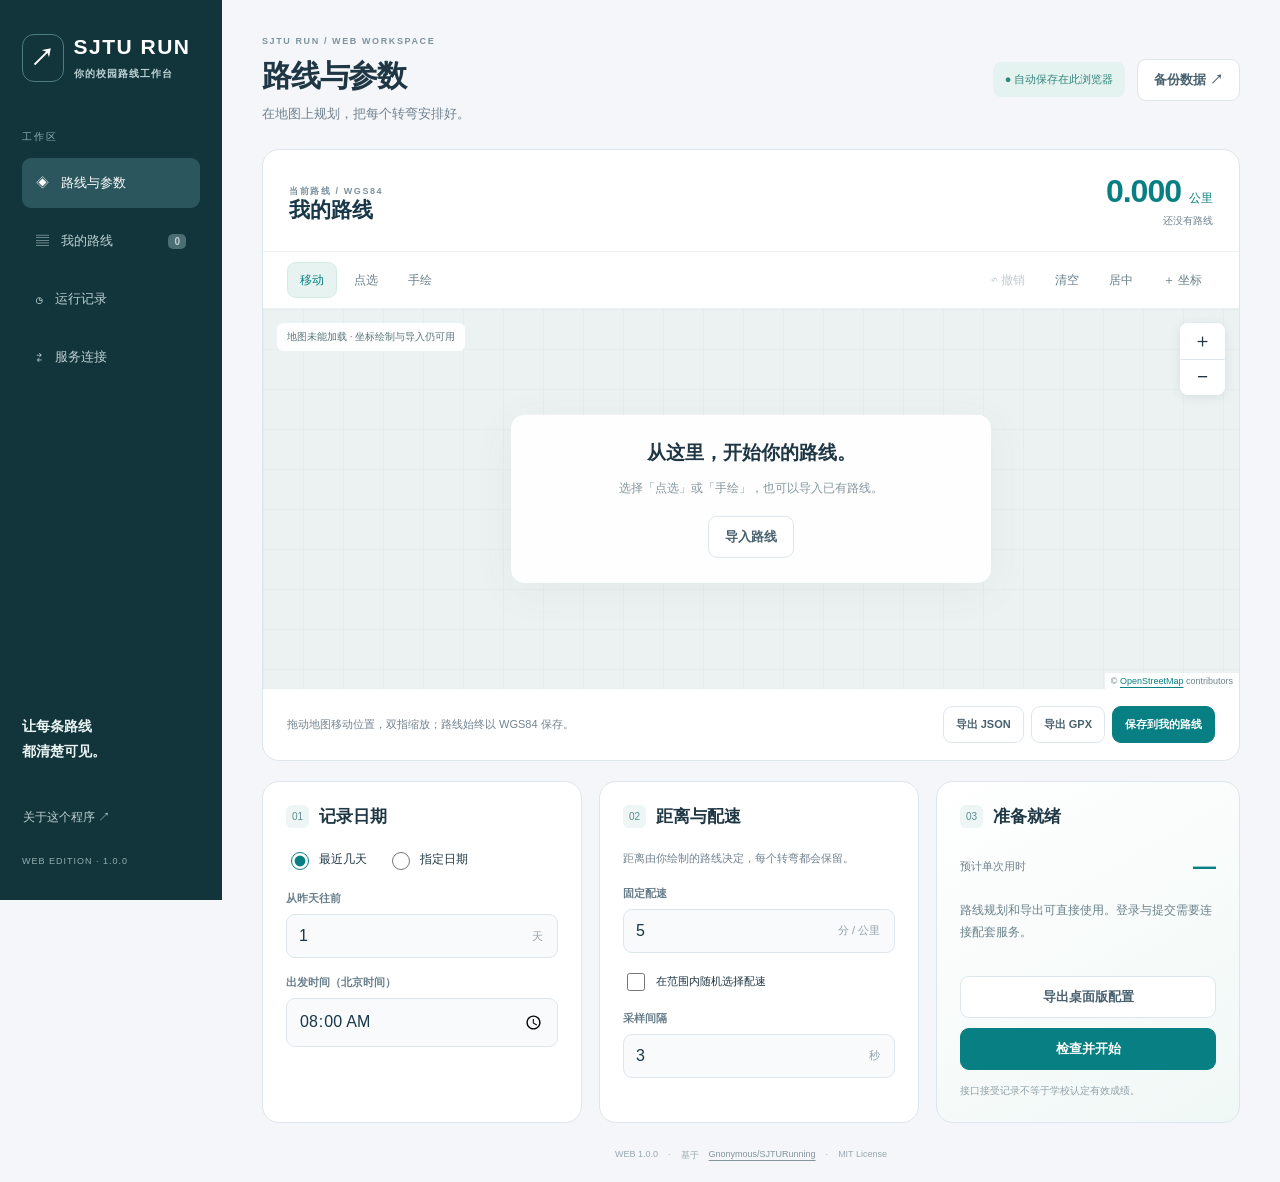
==== web/static/index.html @ c78fc17e "Add responsive SJTU RUN Web with Pages and optional Python service" ====
<!doctype html>
<html lang="zh-CN">
<head>
<meta charset="utf-8"><meta name="viewport" content="width=device-width, initial-scale=1, viewport-fit=cover">
<meta name="theme-color" content="#123a3c"><meta name="description" content="SJTU RUN Web：适配手机与电脑的路线工作台，绘制、管理和导出你的路线。">
<link rel="icon" href="./icon.svg" type="image/svg+xml"><link rel="manifest" href="./manifest.webmanifest"><link rel="stylesheet" href="./style.css">
<title>SJTU RUN · Web 路线工作台</title>
</head>
<body>
<aside class="sidebar"><a class="brand" href="#workspace"><span class="brand-mark">↗</span><span>SJTU RUN<small>你的校园路线工作台</small></span></a><div class="nav-caption">工作区</div><nav aria-label="工作区"><button data-page="workspace" class="active">◈ <span>路线与参数</span></button><button data-page="library">▤ <span>我的路线</span><b id="library-count">0</b></button><button data-page="records">◷ <span>运行记录</span></button><button data-page="connection">⇄ <span>服务连接</span></button></nav><div class="sidebar-bottom"><p>让每条路线<br>都清楚可见。</p><button id="about-open" class="text-button">关于这个程序 ↗</button><small>WEB EDITION · 1.0.0</small></div></aside>
<main>
<header><div><div class="eyebrow">SJTU RUN / WEB WORKSPACE</div><h1 id="page-title">路线与参数</h1><p id="page-description">在地图上规划，把每个转弯安排好。</p></div><div class="header-actions"><span class="status-pill" id="storage-status">● 自动保存在此浏览器</span><button id="backup-export" class="secondary">备份数据 ↗</button></div></header>
<section id="page-workspace" class="page active">
<div class="map-card"><div class="map-heading"><div><span class="eyebrow">当前路线 / WGS84</span><input id="route-name" aria-label="路线名称" maxlength="80" placeholder="给路线起个名字" value="我的路线"></div><div class="metric"><strong id="route-km">0.000</strong><span>公里</span><small id="route-points">还没有路线</small></div></div>
<div class="map-toolbar"><div class="tool-group" role="group" aria-label="绘制模式"><button data-tool="pan" class="selected">移动</button><button data-tool="click">点选</button><button data-tool="draw">手绘</button></div><div class="tool-group"><button id="undo" title="撤销上一笔">↶ 撤销</button><button id="clear-route">清空</button><button id="fit-route">居中</button><button id="coordinate-open">＋ 坐标</button></div></div>
<div id="map" class="map" aria-label="路线地图"><canvas id="map-canvas" tabindex="0" aria-label="地图画布，点选或手绘模式可绘制路线"></canvas><div class="map-state" id="map-state">地图加载中…</div><div class="zoom-controls"><button id="zoom-in" aria-label="放大地图">＋</button><button id="zoom-out" aria-label="缩小地图">−</button></div><div class="empty-map" id="empty-map"><strong>从这里，开始你的路线。</strong><span>选择「点选」或「手绘」，也可以导入已有路线。</span><button id="route-import" class="secondary">导入路线</button></div><div class="map-attribution">© <a href="https://www.openstreetmap.org/copyright" target="_blank" rel="noopener noreferrer">OpenStreetMap</a> contributors</div></div>
<div class="map-footer"><span id="map-hint">拖动地图移动位置，双指缩放；路线始终以 WGS84 保存。</span><div><button id="route-export" class="secondary">导出 JSON</button><button id="gpx-export" class="secondary">导出 GPX</button><button id="route-save" class="primary">保存到我的路线</button></div></div></div>
<div class="settings-grid"><article class="card"><div class="card-heading"><span class="card-number">01</span><h2>记录日期</h2></div><div class="radio-row"><label><input type="radio" name="date-mode" value="days" checked>最近几天</label><label><input type="radio" name="date-mode" value="dates">指定日期</label></div><div id="days-field" class="field"><label for="days">从昨天往前</label><div class="input-unit"><input id="days" type="number" min="1" max="31" step="1" value="1"><span>天</span></div></div><div id="dates-field" class="field" hidden><label for="dates">日期列表</label><textarea id="dates" placeholder="2026-10-10, 2026-10-11" rows="2"></textarea><small>用逗号或换行分隔，最多 31 个日期。</small></div><div class="field"><label for="departure-time">出发时间（北京时间）</label><input id="departure-time" type="time" value="08:00"></div></article>
<article class="card"><div class="card-heading"><span class="card-number">02</span><h2>距离与配速</h2></div><p class="field-note">距离由你绘制的路线决定，每个转弯都会保留。</p><div class="field"><label for="pace">固定配速</label><div class="input-unit"><input id="pace" type="number" min="3" max="9" step="0.1" value="5.0"><span>分 / 公里</span></div></div><label class="check-row"><input id="random-pace" type="checkbox">在范围内随机选择配速</label><div class="range-row" id="pace-range" hidden><label>最小<input id="pace-min" type="number" min="3" max="9" step="0.1" value="4.5"></label><label>最大<input id="pace-max" type="number" min="3" max="9" step="0.1" value="6.0"></label></div><div class="field"><label for="interval">采样间隔</label><div class="input-unit"><input id="interval" type="number" min="1" max="60" step="1" value="3"><span>秒</span></div></div></article>
<article class="card next-card"><div class="card-heading"><span class="card-number">03</span><h2>准备就绪</h2></div><div class="duration"><span>预计单次用时</span><strong id="duration">—</strong></div><p id="service-hint">路线规划和导出可直接使用。登录与提交需要连接配套服务。</p><button id="plan-export" class="secondary full">导出桌面版配置</button><button id="run-open" class="primary full">检查并开始</button><small>接口接受记录不等于学校认定有效成绩。</small></article></div>
</section>
<section id="page-library" class="page"><div class="section-actions"><p>保存在当前浏览器；导出备份可带到另一台设备。</p><button id="library-import" class="primary">导入路线</button></div><div id="route-list" class="route-list"></div></section>
<section id="page-records" class="page"><article class="card"><div class="card-heading"><h2>运行记录</h2><button id="records-refresh" class="secondary">刷新</button></div><p class="field-note">连接同一个服务，可在不同设备查看服务内的运行记录。服务重启后记录清空。</p><div id="job-list"></div></article><article class="card log-card"><div class="card-heading"><h2>任务日志</h2><button id="job-cancel" class="danger" hidden>停止任务</button></div><progress id="job-progress" max="100" value="0"></progress><pre id="job-log" aria-live="polite">选择一条运行记录以查看详情。</pre></article></section>
<section id="page-connection" class="page"><div class="connection-grid"><article class="card"><div class="card-heading"><h2>连接你的服务</h2><span id="connection-state" class="status-pill">未连接</span></div><p class="field-note">GitHub Pages 提供路线工作台。账号登录与提交由你运行的配套服务处理。</p><div class="field"><label for="service-url">服务地址</label><input id="service-url" type="url" placeholder="https://your-server.example.com"></div><div class="field"><label for="service-token">服务访问密钥</label><input id="service-token" type="password" autocomplete="off" placeholder="由你的服务端配置"></div><p class="field-note">访问密钥和账号密码只保留在本次页面内存中，刷新后需重新填写。</p><div class="button-row"><button id="service-connect" class="primary">测试并连接</button><button id="service-disconnect" class="secondary">断开</button></div></article><article class="card"><h2>多端使用</h2><ol class="steps"><li>手机与电脑都可直接打开这个页面。</li><li>绘制路线，保存到路线库或导出 JSON / GPX。</li><li>通过「备份数据」在设备间迁移路线与参数。</li><li>如需登录与提交，按仓库文档部署 Python 服务，并配置 HTTPS 地址。</li></ol><a href="https://github.com/yichenbert/SJTURunning/blob/main/web/README.md" target="_blank" rel="noopener noreferrer" class="doc-link">查看 Web 版部署说明 ↗</a><button id="backup-import" class="secondary full">恢复数据备份</button><button id="install-app" class="secondary full" hidden>添加到主屏幕</button></article></div></section>
<footer>WEB 1.0.0 <span>·</span> 基于 <a href="https://github.com/Gnonymous/SJTURunning" target="_blank" rel="noopener noreferrer">Gnonymous/SJTURunning</a> <span>·</span> MIT License</footer>
</main>
<dialog id="coordinate-dialog"><form method="dialog"><div class="dialog-heading"><h2>添加坐标点</h2><button value="cancel" aria-label="关闭">×</button></div><p>请输入 WGS84 坐标，按顺序添加到当前路线。</p><div class="field"><label for="latitude">纬度</label><input id="latitude" type="number" step="any" min="-85" max="85" value="31.0285"></div><div class="field"><label for="longitude">经度</label><input id="longitude" type="number" step="any" min="-180" max="180" value="121.4445"></div><button id="coordinate-add" type="button" class="primary full">添加到路线</button></form></dialog>
<dialog id="confirm-dialog"><form method="dialog"><div class="dialog-heading"><h2>确认本次任务</h2><button value="cancel" aria-label="关闭">×</button></div><div id="run-summary" class="summary"></div><div class="field"><label for="username">Jaccount 用户名</label><input id="username" autocomplete="username"></div><div class="field"><label for="password">密码</label><input id="password" type="password" autocomplete="current-password"></div><p class="field-note">账号信息发送到你连接的服务，仅用于本次任务。请遵守学校相关规定。</p><button id="run-confirm" type="button" class="primary full">确认并开始</button></form></dialog>
<dialog id="about-dialog"><form method="dialog"><div class="dialog-heading"><h2>SJTU RUN · Web 1.0.0</h2><button value="cancel" aria-label="关闭">×</button></div><p>适配手机、平板和电脑的校园路线工作台。</p><p>原作者：<a href="https://github.com/Labyrinth0419">Labyrinth0419</a><br>二改优化：<a href="https://github.com/accelerator-s">accelerator-s</a><br>三改维护及参考仓库：<a href="https://github.com/Gnonymous/SJTURunning">Gnonymous/SJTURunning</a><br>本版整理与发布：<a href="https://github.com/yichenbert">yichenbert</a></p><p>MIT License · 保留原版权声明。</p><button class="primary full">关闭</button></form></dialog>
<input id="file-input" type="file" accept=".json,application/json" hidden><div id="toast" role="status" hidden></div>
<script type="module" src="./app.mjs"></script>
</body></html>
---- web/static/style.css ----
:root{font-family:Inter,-apple-system,BlinkMacSystemFont,"Segoe UI","PingFang SC","Microsoft YaHei",sans-serif;color:#1f3744;background:#f4f6f9;--teal:#087f82;--ink:#15353d;--muted:#71828f;--border:#dde6ec}*{box-sizing:border-box}body{margin:0}button,input,textarea{font:inherit}button,a,input,textarea{-webkit-tap-highlight-color:transparent}button{cursor:pointer;border:1px solid transparent;border-radius:9px;padding:11px 16px;background:none;color:inherit;font-size:13px;font-weight:600;min-height:42px}button:disabled{opacity:.4;cursor:not-allowed}button:focus-visible,a:focus-visible,canvas:focus-visible{outline:3px solid #d39c36;outline-offset:3px}input,textarea{width:100%;border:1px solid var(--border);border-radius:9px;background:#f8fafc;color:#183748;padding:12px;min-width:0}input:focus,textarea:focus{outline:2px solid #91d3d2;outline-offset:1px}input[type=checkbox],input[type=radio]{width:18px;height:18px;accent-color:var(--teal);padding:0}a{color:var(--teal);text-underline-offset:3px}h1,h2,p{margin-top:0}h1{font-size:30px;letter-spacing:-.04em;margin-bottom:8px}h2{font-size:17px;margin-bottom:0}.sidebar{width:222px;background:#12343b;color:#eaf4f3;position:fixed;top:0;bottom:0;padding:34px 22px;display:flex;flex-direction:column}.brand{display:flex;align-items:center;gap:10px;color:white;text-decoration:none;font-size:21px;font-weight:750;letter-spacing:1.5px}.brand-mark{border:1px solid #4e7d80;border-radius:12px;padding:7px;font-size:24px}.brand small{display:block;font-size:10px;letter-spacing:1px;margin-top:8px;color:#bdd3d6}.nav-caption{font-size:10px;color:#8daeb1;letter-spacing:2px;margin-top:48px;margin-bottom:14px}nav{display:grid;gap:8px}nav button{text-align:left;padding:15px 13px;color:#bcd0d2;font-weight:500;display:flex;gap:12px;align-items:center;position:relative}nav button.active{background:#2b565e;color:#fff}nav b{margin-left:auto;font-size:10px;background:#4b6e75;padding:2px 6px;border-radius:5px}.sidebar-bottom{margin-top:auto;display:grid;gap:18px}.sidebar-bottom p{font-size:14px;line-height:1.8;font-weight:600}.sidebar-bottom small{font-size:9px;letter-spacing:1px;color:#93b0b2}.text-button{padding:0;text-align:left;font-weight:400;color:#bcd0d2;font-size:12px}main{margin-left:222px;padding:36px 40px 20px;max-width:1700px}header{display:flex;justify-content:space-between;gap:20px;align-items:center;margin-bottom:26px}header p{font-size:13px;color:var(--muted);margin-bottom:0}.eyebrow{font-size:9px;font-weight:650;letter-spacing:1.6px;color:#7d939f;margin-bottom:10px}.header-actions{display:flex;align-items:center;gap:12px}.status-pill{display:inline-block;border-radius:8px;font-size:11px;font-weight:500;background:#e5f3f0;color:#32857c;padding:10px 12px;white-space:nowrap}.secondary{border-color:var(--border);background:#fff;color:#49616f}.primary{background:var(--teal);color:#fff;border-color:var(--teal)}.primary:hover{background:#006d71}.secondary:hover{border-color:#73b3b3;background:#f5faf9}.danger{color:#b94749;border-color:#eed6d6;background:#fff6f6}.page{display:none}.page.active{display:block}.map-card,.card{background:white;border:1px solid var(--border);border-radius:17px;overflow:hidden}.map-heading{display:flex;justify-content:space-between;align-items:center;padding:23px 26px;gap:20px}.map-heading input{padding:0;border:0;background:none;font-size:21px;font-weight:650;border-radius:0;max-width:420px}.map-heading input:focus{outline:0;border-bottom:1px solid #6ab9b8}.metric{display:grid;grid-template-columns:auto auto;align-items:baseline;column-gap:8px;text-align:right;flex-shrink:0}.metric strong{font-size:32px;letter-spacing:-1px;font-variant-numeric:tabular-nums;color:var(--teal)}.metric span{font-size:12px;color:var(--teal)}.metric small{grid-column:1/3;color:var(--muted);font-size:10px;margin-top:4px}.map-toolbar{padding:10px 24px;border-top:1px solid #edf1f4;border-bottom:1px solid #edf1f4;display:flex;justify-content:space-between;gap:12px}.tool-group{display:flex;gap:4px}.tool-group button{font-weight:500;color:#69818b;font-size:12px;min-height:36px;padding:7px 12px}.tool-group button.selected{color:var(--teal);background:#e6f3f0;border-color:#d3ebe4}.map{position:relative;height:380px;background-color:#ecf2f1;background-image:linear-gradient(#dce8e680 1px,transparent 1px),linear-gradient(90deg,#dce8e680 1px,transparent 1px);background-size:40px 40px;isolation:isolate;overflow:hidden}canvas{width:100%;height:100%;display:block;touch-action:none}.map-state{position:absolute;left:14px;top:14px;background:#ffffffed;color:#587579;font-size:10px;padding:7px 10px;border-radius:6px;max-width:70%;pointer-events:none}.zoom-controls{position:absolute;top:14px;right:14px;display:grid;box-shadow:0 2px 12px #12343b18;border-radius:8px;overflow:hidden}.zoom-controls button{background:white;border-radius:0;font-size:19px;font-weight:400;padding:2px 12px;min-height:36px}.zoom-controls button+button{border-top:1px solid var(--border)}.empty-map{position:absolute;left:50%;top:50%;transform:translate(-50%,-50%);width:90%;max-width:480px;background:#fffffff2;border:1px solid #fff;box-shadow:0 8px 40px #38595d10;padding:24px;display:flex;flex-direction:column;align-items:center;text-align:center;border-radius:13px;pointer-events:none}.empty-map strong{font-size:19px}.empty-map span{font-size:12px;color:#84979e;margin:12px 0 18px;line-height:1.7}.empty-map button{pointer-events:auto}.map-attribution{position:absolute;right:0;bottom:0;background:#ffffffe8;font-size:9px;color:#71858c;padding:3px 6px}.map-footer{display:flex;align-items:center;justify-content:space-between;padding:17px 24px;gap:14px}.map-footer>span{font-size:11px;color:var(--muted);line-height:1.7}.map-footer>div{display:flex;gap:7px;flex-shrink:0}.map-footer button{font-size:11px;padding:9px 12px;min-height:37px}.settings-grid{display:grid;grid-template-columns:1fr 1fr .95fr;gap:17px;margin-top:20px}.card{padding:23px}.card-heading{display:flex;align-items:center;gap:10px;margin-bottom:21px}.card-heading button,.card-heading .status-pill{margin-left:auto}.card-number{font-size:10px;background:#eef5f5;color:#5b8c8d;border-radius:6px;padding:6px}.radio-row,.check-row{display:flex;align-items:center;gap:20px;font-size:12px;margin-bottom:21px}.radio-row label{display:flex;gap:7px;align-items:center}.field{margin:17px 0}.field>label{display:block;font-size:11px;font-weight:600;color:#687e8b;margin-bottom:8px}.field small,.field-note{font-size:11px;color:var(--muted);line-height:1.8}.field small{display:block;margin-top:7px}.input-unit{display:flex;align-items:center;border:1px solid var(--border);border-radius:9px;background:#f8fafc;overflow:hidden}.input-unit input{border:0;background:none}.input-unit span{white-space:nowrap;font-size:11px;color:#91a0a9;padding-right:14px}.check-row{gap:8px;font-size:11px;margin:8px 0}.range-row{display:flex;gap:12px;margin-top:14px;font-size:10px;color:var(--muted)}.range-row input{margin-top:7px}.next-card{background:linear-gradient(150deg,#fff,#f0f8f6)}.duration{display:flex;justify-content:space-between;align-items:center;margin:25px 0 20px}.duration span{font-size:11px;color:var(--muted)}.duration strong{font-size:23px;color:var(--teal)}.next-card p{font-size:12px;color:#69818a;line-height:1.8;margin-bottom:23px}.full{width:100%;margin-top:10px}.next-card small{font-size:10px;color:#90a1a8;line-height:1.7;display:block;margin-top:12px}.section-actions{display:flex;justify-content:space-between;align-items:center;margin-bottom:18px;gap:15px}.section-actions p{font-size:12px;color:var(--muted);margin:0}.route-list{display:grid;grid-template-columns:repeat(auto-fill,minmax(260px,1fr));gap:18px}.route-item{background:white;border:1px solid var(--border);border-radius:14px;padding:20px}.route-item h2{overflow-wrap:anywhere;margin:15px 0 8px}.route-item svg{width:100%;height:100px;background:#f0f7f5;border-radius:8px}.route-item p{font-size:11px;color:var(--muted);line-height:1.8}.button-row{display:flex;gap:8px;flex-wrap:wrap}.button-row button{font-size:11px;padding:8px 12px}.empty-state{background:white;border:1px dashed #cad9df;border-radius:14px;padding:50px 25px;text-align:center;color:#82939c;grid-column:1/-1;font-size:13px;line-height:1.8}.connection-grid{display:grid;grid-template-columns:1.2fr 1fr;gap:20px;max-width:1000px}.steps{font-size:12px;color:#71848c;line-height:2.5;padding-left:19px;margin:21px 0}.doc-link{font-size:12px;display:block;margin:18px 0}.log-card{margin-top:20px}progress{width:100%;accent-color:var(--teal);height:6px}pre{white-space:pre-wrap;word-break:break-word;font-size:12px;line-height:1.9;color:#66808a;max-height:400px;overflow:auto}#job-list{display:grid;gap:9px}.job-row{display:flex;align-items:center;gap:14px;border:1px solid var(--border);border-radius:10px;padding:14px;text-align:left;width:100%;background:#fff}.job-row span{margin-left:auto;font-size:11px;color:var(--teal)}footer{margin:26px 0 0;display:flex;gap:10px;justify-content:center;flex-wrap:wrap;font-size:9px;color:#98a9b0}footer a{color:#81959b}dialog{border:1px solid #dce8e9;border-radius:18px;width:min(480px,calc(100% - 28px));padding:25px;color:var(--ink);box-shadow:0 20px 90px #17393c30}dialog::backdrop{background:#16374060;backdrop-filter:blur(3px)}.dialog-heading{display:flex;align-items:center;justify-content:space-between;margin-bottom:20px}.dialog-heading button{padding:4px 10px;font-size:23px;color:#84959a}dialog p{font-size:12px;line-height:2;color:#71848c}dialog .summary{padding:14px;background:#edf7f4;border-radius:10px;font-size:12px;line-height:2;white-space:pre-wrap}#toast{position:fixed;bottom:25px;left:calc(50% + 100px);transform:translateX(-50%);background:#123a3c;color:#fff;border-radius:10px;box-shadow:0 5px 24px #143b3c25;padding:13px 21px;z-index:100;font-size:12px;max-width:90vw;line-height:1.8}[hidden]{display:none!important}
@media(min-width:1450px){.map{height:470px}}@media(max-width:1150px){main{padding:28px 24px}.header-actions .status-pill{display:none}.map-footer{align-items:flex-start;flex-direction:column}.map-footer>div{align-self:flex-end}.settings-grid{grid-template-columns:1fr 1fr}.next-card{grid-column:1/-1}.next-card .full{width:auto;margin-right:10px}.connection-grid{grid-template-columns:1fr}.sidebar{width:200px}main{margin-left:200px}}
@media(max-width:720px){body{padding-bottom:76px}.sidebar{width:100%;height:auto;top:auto;bottom:0;padding:6px 8px max(8px,env(safe-area-inset-bottom));z-index:50;border-top:1px solid #2b5157;background:#12343bf7;backdrop-filter:blur(10px)}.sidebar .brand,.nav-caption,.sidebar-bottom{display:none}nav{display:grid;grid-template-columns:repeat(4,1fr);gap:3px}nav button{font-size:18px;justify-content:center;flex-direction:column;gap:5px;padding:7px 1px;border-radius:8px;min-height:53px}nav button span{font-size:10px}nav b{display:none}main{margin:0;padding:24px 14px 14px}header{gap:10px;align-items:flex-start;margin-bottom:23px}.eyebrow{font-size:8px;letter-spacing:1.1px}h1{font-size:26px}header p{font-size:11px;line-height:1.7}.header-actions button{font-size:10px;padding:7px 10px;min-height:35px}.map-card,.card{border-radius:13px}.map-heading{padding:18px 16px;gap:8px}.map-heading input{font-size:18px}.metric strong{font-size:26px}.metric span{font-size:10px}.map-heading .eyebrow{font-size:8px}.map-toolbar{padding:9px 8px;flex-wrap:wrap;gap:3px}.tool-group button{padding:6px 10px;min-height:36px;font-size:11px}.map{height:350px}.map-footer{padding:14px;gap:10px}.map-footer>div{width:100%;gap:5px;align-self:auto}.map-footer button{padding:8px;flex:1;font-size:10px}.map-footer .primary{flex:1.6}.empty-map{max-width:310px;padding:20px 16px}.empty-map strong{font-size:16px}.empty-map span{font-size:11px}.settings-grid{grid-template-columns:1fr;gap:12px;margin-top:14px}.card{padding:20px}.next-card{grid-column:auto}.next-card .full{width:100%}.connection-grid{gap:14px}.section-actions{align-items:flex-start}.section-actions p{font-size:11px;max-width:210px}.section-actions button{font-size:11px}.route-list{grid-template-columns:1fr}#toast{bottom:90px;left:50%;width:max-content;max-width:calc(100% - 28px)}footer{font-size:8px;gap:6px}.job-row{font-size:11px}.map-state{font-size:9px}.steps{line-height:2.2}}
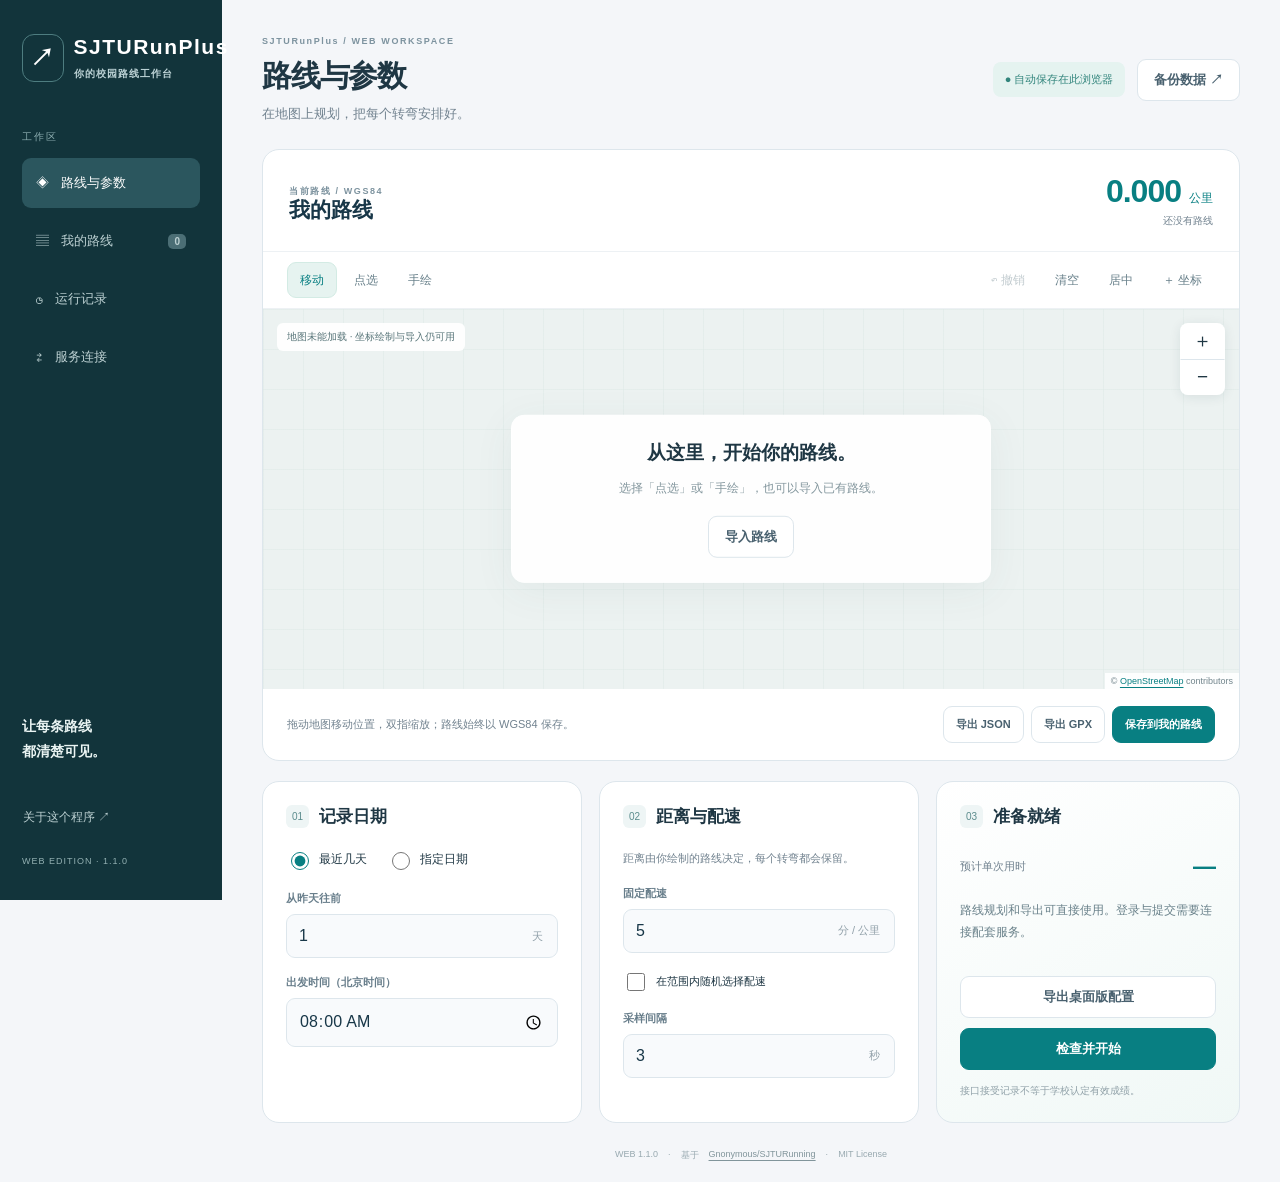
==== commit 9c11d136: "Release SJTURunPlus 1.1.0 with rounded character icon" ====
--- a/web/static/index.html
+++ b/web/static/index.html
@@ -2,14 +2,14 @@
 <html lang="zh-CN">
 <head>
 <meta charset="utf-8"><meta name="viewport" content="width=device-width, initial-scale=1, viewport-fit=cover">
-<meta name="theme-color" content="#123a3c"><meta name="description" content="SJTU RUN Web：适配手机与电脑的路线工作台，绘制、管理和导出你的路线。">
-<link rel="icon" href="./icon.svg" type="image/svg+xml"><link rel="manifest" href="./manifest.webmanifest"><link rel="stylesheet" href="./style.css">
-<title>SJTU RUN · Web 路线工作台</title>
+<meta name="theme-color" content="#123a3c"><meta name="description" content="SJTURunPlus Web：适配手机与电脑的路线工作台，绘制、管理和导出你的路线。">
+<link rel="icon" href="./icon.png" type="image/png"><link rel="manifest" href="./manifest.webmanifest"><link rel="stylesheet" href="./style.css">
+<title>SJTURunPlus · Web 路线工作台</title>
 </head>
 <body>
-<aside class="sidebar"><a class="brand" href="#workspace"><span class="brand-mark">↗</span><span>SJTU RUN<small>你的校园路线工作台</small></span></a><div class="nav-caption">工作区</div><nav aria-label="工作区"><button data-page="workspace" class="active">◈ <span>路线与参数</span></button><button data-page="library">▤ <span>我的路线</span><b id="library-count">0</b></button><button data-page="records">◷ <span>运行记录</span></button><button data-page="connection">⇄ <span>服务连接</span></button></nav><div class="sidebar-bottom"><p>让每条路线<br>都清楚可见。</p><button id="about-open" class="text-button">关于这个程序 ↗</button><small>WEB EDITION · 1.0.0</small></div></aside>
+<aside class="sidebar"><a class="brand" href="#workspace"><span class="brand-mark">↗</span><span>SJTURunPlus<small>你的校园路线工作台</small></span></a><div class="nav-caption">工作区</div><nav aria-label="工作区"><button data-page="workspace" class="active">◈ <span>路线与参数</span></button><button data-page="library">▤ <span>我的路线</span><b id="library-count">0</b></button><button data-page="records">◷ <span>运行记录</span></button><button data-page="connection">⇄ <span>服务连接</span></button></nav><div class="sidebar-bottom"><p>让每条路线<br>都清楚可见。</p><button id="about-open" class="text-button">关于这个程序 ↗</button><small>WEB EDITION · 1.1.0</small></div></aside>
 <main>
-<header><div><div class="eyebrow">SJTU RUN / WEB WORKSPACE</div><h1 id="page-title">路线与参数</h1><p id="page-description">在地图上规划，把每个转弯安排好。</p></div><div class="header-actions"><span class="status-pill" id="storage-status">● 自动保存在此浏览器</span><button id="backup-export" class="secondary">备份数据 ↗</button></div></header>
+<header><div><div class="eyebrow">SJTURunPlus / WEB WORKSPACE</div><h1 id="page-title">路线与参数</h1><p id="page-description">在地图上规划，把每个转弯安排好。</p></div><div class="header-actions"><span class="status-pill" id="storage-status">● 自动保存在此浏览器</span><button id="backup-export" class="secondary">备份数据 ↗</button></div></header>
 <section id="page-workspace" class="page active">
 <div class="map-card"><div class="map-heading"><div><span class="eyebrow">当前路线 / WGS84</span><input id="route-name" aria-label="路线名称" maxlength="80" placeholder="给路线起个名字" value="我的路线"></div><div class="metric"><strong id="route-km">0.000</strong><span>公里</span><small id="route-points">还没有路线</small></div></div>
 <div class="map-toolbar"><div class="tool-group" role="group" aria-label="绘制模式"><button data-tool="pan" class="selected">移动</button><button data-tool="click">点选</button><button data-tool="draw">手绘</button></div><div class="tool-group"><button id="undo" title="撤销上一笔">↶ 撤销</button><button id="clear-route">清空</button><button id="fit-route">居中</button><button id="coordinate-open">＋ 坐标</button></div></div>
@@ -22,11 +22,11 @@
 <section id="page-library" class="page"><div class="section-actions"><p>保存在当前浏览器；导出备份可带到另一台设备。</p><button id="library-import" class="primary">导入路线</button></div><div id="route-list" class="route-list"></div></section>
 <section id="page-records" class="page"><article class="card"><div class="card-heading"><h2>运行记录</h2><button id="records-refresh" class="secondary">刷新</button></div><p class="field-note">连接同一个服务，可在不同设备查看服务内的运行记录。服务重启后记录清空。</p><div id="job-list"></div></article><article class="card log-card"><div class="card-heading"><h2>任务日志</h2><button id="job-cancel" class="danger" hidden>停止任务</button></div><progress id="job-progress" max="100" value="0"></progress><pre id="job-log" aria-live="polite">选择一条运行记录以查看详情。</pre></article></section>
 <section id="page-connection" class="page"><div class="connection-grid"><article class="card"><div class="card-heading"><h2>连接你的服务</h2><span id="connection-state" class="status-pill">未连接</span></div><p class="field-note">GitHub Pages 提供路线工作台。账号登录与提交由你运行的配套服务处理。</p><div class="field"><label for="service-url">服务地址</label><input id="service-url" type="url" placeholder="https://your-server.example.com"></div><div class="field"><label for="service-token">服务访问密钥</label><input id="service-token" type="password" autocomplete="off" placeholder="由你的服务端配置"></div><p class="field-note">访问密钥和账号密码只保留在本次页面内存中，刷新后需重新填写。</p><div class="button-row"><button id="service-connect" class="primary">测试并连接</button><button id="service-disconnect" class="secondary">断开</button></div></article><article class="card"><h2>多端使用</h2><ol class="steps"><li>手机与电脑都可直接打开这个页面。</li><li>绘制路线，保存到路线库或导出 JSON / GPX。</li><li>通过「备份数据」在设备间迁移路线与参数。</li><li>如需登录与提交，按仓库文档部署 Python 服务，并配置 HTTPS 地址。</li></ol><a href="https://github.com/yichenbert/SJTURunning/blob/main/web/README.md" target="_blank" rel="noopener noreferrer" class="doc-link">查看 Web 版部署说明 ↗</a><button id="backup-import" class="secondary full">恢复数据备份</button><button id="install-app" class="secondary full" hidden>添加到主屏幕</button></article></div></section>
-<footer>WEB 1.0.0 <span>·</span> 基于 <a href="https://github.com/Gnonymous/SJTURunning" target="_blank" rel="noopener noreferrer">Gnonymous/SJTURunning</a> <span>·</span> MIT License</footer>
+<footer>WEB 1.1.0 <span>·</span> 基于 <a href="https://github.com/Gnonymous/SJTURunning" target="_blank" rel="noopener noreferrer">Gnonymous/SJTURunning</a> <span>·</span> MIT License</footer>
 </main>
 <dialog id="coordinate-dialog"><form method="dialog"><div class="dialog-heading"><h2>添加坐标点</h2><button value="cancel" aria-label="关闭">×</button></div><p>请输入 WGS84 坐标，按顺序添加到当前路线。</p><div class="field"><label for="latitude">纬度</label><input id="latitude" type="number" step="any" min="-85" max="85" value="31.0285"></div><div class="field"><label for="longitude">经度</label><input id="longitude" type="number" step="any" min="-180" max="180" value="121.4445"></div><button id="coordinate-add" type="button" class="primary full">添加到路线</button></form></dialog>
 <dialog id="confirm-dialog"><form method="dialog"><div class="dialog-heading"><h2>确认本次任务</h2><button value="cancel" aria-label="关闭">×</button></div><div id="run-summary" class="summary"></div><div class="field"><label for="username">Jaccount 用户名</label><input id="username" autocomplete="username"></div><div class="field"><label for="password">密码</label><input id="password" type="password" autocomplete="current-password"></div><p class="field-note">账号信息发送到你连接的服务，仅用于本次任务。请遵守学校相关规定。</p><button id="run-confirm" type="button" class="primary full">确认并开始</button></form></dialog>
-<dialog id="about-dialog"><form method="dialog"><div class="dialog-heading"><h2>SJTU RUN · Web 1.0.0</h2><button value="cancel" aria-label="关闭">×</button></div><p>适配手机、平板和电脑的校园路线工作台。</p><p>原作者：<a href="https://github.com/Labyrinth0419">Labyrinth0419</a><br>二改优化：<a href="https://github.com/accelerator-s">accelerator-s</a><br>三改维护及参考仓库：<a href="https://github.com/Gnonymous/SJTURunning">Gnonymous/SJTURunning</a><br>本版整理与发布：<a href="https://github.com/yichenbert">yichenbert</a></p><p>MIT License · 保留原版权声明。</p><button class="primary full">关闭</button></form></dialog>
+<dialog id="about-dialog"><form method="dialog"><div class="dialog-heading"><h2>SJTURunPlus · Web 1.1.0</h2><button value="cancel" aria-label="关闭">×</button></div><p>适配手机、平板和电脑的校园路线工作台。</p><p>原作者：<a href="https://github.com/Labyrinth0419">Labyrinth0419</a><br>二改优化：<a href="https://github.com/accelerator-s">accelerator-s</a><br>三改维护及参考仓库：<a href="https://github.com/Gnonymous/SJTURunning">Gnonymous/SJTURunning</a><br>本版整理与发布：<a href="https://github.com/yichenbert">yichenbert</a></p><p>MIT License · 保留原版权声明。</p><button class="primary full">关闭</button></form></dialog>
 <input id="file-input" type="file" accept=".json,application/json" hidden><div id="toast" role="status" hidden></div>
 <script type="module" src="./app.mjs"></script>
 </body></html>
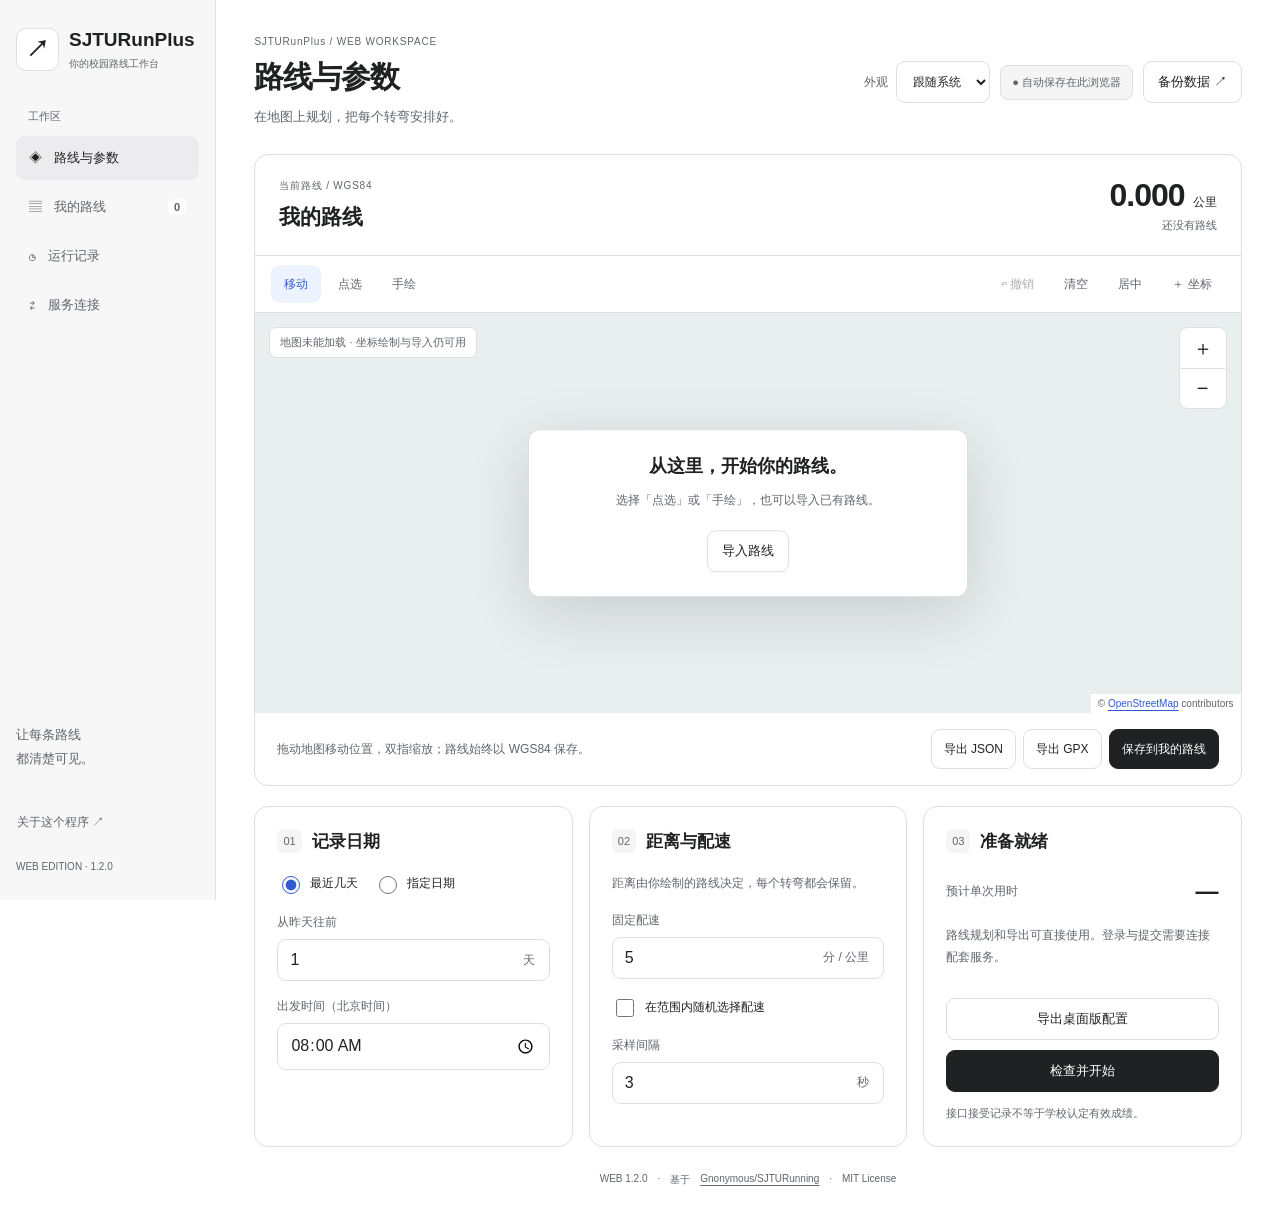
==== commit 814f3c08: "Release SJTURunPlus 1.2.0 with system-aware light and dark UI" ====
--- a/web/static/index.html
+++ b/web/static/index.html
@@ -2,14 +2,15 @@
 <html lang="zh-CN">
 <head>
 <meta charset="utf-8"><meta name="viewport" content="width=device-width, initial-scale=1, viewport-fit=cover">
-<meta name="theme-color" content="#123a3c"><meta name="description" content="SJTURunPlus Web：适配手机与电脑的路线工作台，绘制、管理和导出你的路线。">
+<meta name="theme-color" content="#ffffff"><meta name="description" content="SJTURunPlus Web：适配手机与电脑的路线工作台，绘制、管理和导出你的路线。">
+<script src="./theme.js"></script>
 <link rel="icon" href="./icon.png" type="image/png"><link rel="manifest" href="./manifest.webmanifest"><link rel="stylesheet" href="./style.css">
 <title>SJTURunPlus · Web 路线工作台</title>
 </head>
 <body>
-<aside class="sidebar"><a class="brand" href="#workspace"><span class="brand-mark">↗</span><span>SJTURunPlus<small>你的校园路线工作台</small></span></a><div class="nav-caption">工作区</div><nav aria-label="工作区"><button data-page="workspace" class="active">◈ <span>路线与参数</span></button><button data-page="library">▤ <span>我的路线</span><b id="library-count">0</b></button><button data-page="records">◷ <span>运行记录</span></button><button data-page="connection">⇄ <span>服务连接</span></button></nav><div class="sidebar-bottom"><p>让每条路线<br>都清楚可见。</p><button id="about-open" class="text-button">关于这个程序 ↗</button><small>WEB EDITION · 1.1.0</small></div></aside>
+<aside class="sidebar"><a class="brand" href="#workspace"><span class="brand-mark">↗</span><span>SJTURunPlus<small>你的校园路线工作台</small></span></a><div class="nav-caption">工作区</div><nav aria-label="工作区"><button data-page="workspace" class="active">◈ <span>路线与参数</span></button><button data-page="library">▤ <span>我的路线</span><b id="library-count">0</b></button><button data-page="records">◷ <span>运行记录</span></button><button data-page="connection">⇄ <span>服务连接</span></button></nav><div class="sidebar-bottom"><p>让每条路线<br>都清楚可见。</p><button id="about-open" class="text-button">关于这个程序 ↗</button><small>WEB EDITION · 1.2.0</small></div></aside>
 <main>
-<header><div><div class="eyebrow">SJTURunPlus / WEB WORKSPACE</div><h1 id="page-title">路线与参数</h1><p id="page-description">在地图上规划，把每个转弯安排好。</p></div><div class="header-actions"><span class="status-pill" id="storage-status">● 自动保存在此浏览器</span><button id="backup-export" class="secondary">备份数据 ↗</button></div></header>
+<header><div><div class="eyebrow">SJTURunPlus / WEB WORKSPACE</div><h1 id="page-title">路线与参数</h1><p id="page-description">在地图上规划，把每个转弯安排好。</p></div><div class="header-actions"><label class="theme-control" for="theme-select"><span>外观</span><select id="theme-select" aria-label="外观模式"><option value="system">跟随系统</option><option value="light">日间模式</option><option value="dark">夜间模式</option></select></label><span class="status-pill" id="storage-status">● 自动保存在此浏览器</span><button id="backup-export" class="secondary">备份数据 ↗</button></div></header>
 <section id="page-workspace" class="page active">
 <div class="map-card"><div class="map-heading"><div><span class="eyebrow">当前路线 / WGS84</span><input id="route-name" aria-label="路线名称" maxlength="80" placeholder="给路线起个名字" value="我的路线"></div><div class="metric"><strong id="route-km">0.000</strong><span>公里</span><small id="route-points">还没有路线</small></div></div>
 <div class="map-toolbar"><div class="tool-group" role="group" aria-label="绘制模式"><button data-tool="pan" class="selected">移动</button><button data-tool="click">点选</button><button data-tool="draw">手绘</button></div><div class="tool-group"><button id="undo" title="撤销上一笔">↶ 撤销</button><button id="clear-route">清空</button><button id="fit-route">居中</button><button id="coordinate-open">＋ 坐标</button></div></div>
@@ -22,11 +23,11 @@
 <section id="page-library" class="page"><div class="section-actions"><p>保存在当前浏览器；导出备份可带到另一台设备。</p><button id="library-import" class="primary">导入路线</button></div><div id="route-list" class="route-list"></div></section>
 <section id="page-records" class="page"><article class="card"><div class="card-heading"><h2>运行记录</h2><button id="records-refresh" class="secondary">刷新</button></div><p class="field-note">连接同一个服务，可在不同设备查看服务内的运行记录。服务重启后记录清空。</p><div id="job-list"></div></article><article class="card log-card"><div class="card-heading"><h2>任务日志</h2><button id="job-cancel" class="danger" hidden>停止任务</button></div><progress id="job-progress" max="100" value="0"></progress><pre id="job-log" aria-live="polite">选择一条运行记录以查看详情。</pre></article></section>
 <section id="page-connection" class="page"><div class="connection-grid"><article class="card"><div class="card-heading"><h2>连接你的服务</h2><span id="connection-state" class="status-pill">未连接</span></div><p class="field-note">GitHub Pages 提供路线工作台。账号登录与提交由你运行的配套服务处理。</p><div class="field"><label for="service-url">服务地址</label><input id="service-url" type="url" placeholder="https://your-server.example.com"></div><div class="field"><label for="service-token">服务访问密钥</label><input id="service-token" type="password" autocomplete="off" placeholder="由你的服务端配置"></div><p class="field-note">访问密钥和账号密码只保留在本次页面内存中，刷新后需重新填写。</p><div class="button-row"><button id="service-connect" class="primary">测试并连接</button><button id="service-disconnect" class="secondary">断开</button></div></article><article class="card"><h2>多端使用</h2><ol class="steps"><li>手机与电脑都可直接打开这个页面。</li><li>绘制路线，保存到路线库或导出 JSON / GPX。</li><li>通过「备份数据」在设备间迁移路线与参数。</li><li>如需登录与提交，按仓库文档部署 Python 服务，并配置 HTTPS 地址。</li></ol><a href="https://github.com/yichenbert/SJTURunning/blob/main/web/README.md" target="_blank" rel="noopener noreferrer" class="doc-link">查看 Web 版部署说明 ↗</a><button id="backup-import" class="secondary full">恢复数据备份</button><button id="install-app" class="secondary full" hidden>添加到主屏幕</button></article></div></section>
-<footer>WEB 1.1.0 <span>·</span> 基于 <a href="https://github.com/Gnonymous/SJTURunning" target="_blank" rel="noopener noreferrer">Gnonymous/SJTURunning</a> <span>·</span> MIT License</footer>
+<footer>WEB 1.2.0 <span>·</span> 基于 <a href="https://github.com/Gnonymous/SJTURunning" target="_blank" rel="noopener noreferrer">Gnonymous/SJTURunning</a> <span>·</span> MIT License</footer>
 </main>
 <dialog id="coordinate-dialog"><form method="dialog"><div class="dialog-heading"><h2>添加坐标点</h2><button value="cancel" aria-label="关闭">×</button></div><p>请输入 WGS84 坐标，按顺序添加到当前路线。</p><div class="field"><label for="latitude">纬度</label><input id="latitude" type="number" step="any" min="-85" max="85" value="31.0285"></div><div class="field"><label for="longitude">经度</label><input id="longitude" type="number" step="any" min="-180" max="180" value="121.4445"></div><button id="coordinate-add" type="button" class="primary full">添加到路线</button></form></dialog>
 <dialog id="confirm-dialog"><form method="dialog"><div class="dialog-heading"><h2>确认本次任务</h2><button value="cancel" aria-label="关闭">×</button></div><div id="run-summary" class="summary"></div><div class="field"><label for="username">Jaccount 用户名</label><input id="username" autocomplete="username"></div><div class="field"><label for="password">密码</label><input id="password" type="password" autocomplete="current-password"></div><p class="field-note">账号信息发送到你连接的服务，仅用于本次任务。请遵守学校相关规定。</p><button id="run-confirm" type="button" class="primary full">确认并开始</button></form></dialog>
-<dialog id="about-dialog"><form method="dialog"><div class="dialog-heading"><h2>SJTURunPlus · Web 1.1.0</h2><button value="cancel" aria-label="关闭">×</button></div><p>适配手机、平板和电脑的校园路线工作台。</p><p>原作者：<a href="https://github.com/Labyrinth0419">Labyrinth0419</a><br>二改优化：<a href="https://github.com/accelerator-s">accelerator-s</a><br>三改维护及参考仓库：<a href="https://github.com/Gnonymous/SJTURunning">Gnonymous/SJTURunning</a><br>本版整理与发布：<a href="https://github.com/yichenbert">yichenbert</a></p><p>MIT License · 保留原版权声明。</p><button class="primary full">关闭</button></form></dialog>
+<dialog id="about-dialog"><form method="dialog"><div class="dialog-heading"><h2>SJTURunPlus · Web 1.2.0</h2><button value="cancel" aria-label="关闭">×</button></div><p>适配手机、平板和电脑的校园路线工作台。</p><p>原作者：<a href="https://github.com/Labyrinth0419">Labyrinth0419</a><br>二改优化：<a href="https://github.com/accelerator-s">accelerator-s</a><br>三改维护及参考仓库：<a href="https://github.com/Gnonymous/SJTURunning">Gnonymous/SJTURunning</a><br>本版整理与发布：<a href="https://github.com/yichenbert">yichenbert</a></p><p>MIT License · 保留原版权声明。</p><button class="primary full">关闭</button></form></dialog>
 <input id="file-input" type="file" accept=".json,application/json" hidden><div id="toast" role="status" hidden></div>
 <script type="module" src="./app.mjs"></script>
 </body></html>
--- a/web/static/style.css
+++ b/web/static/style.css
@@ -1,3 +1,198 @@
-:root{font-family:Inter,-apple-system,BlinkMacSystemFont,"Segoe UI","PingFang SC","Microsoft YaHei",sans-serif;color:#1f3744;background:#f4f6f9;--teal:#087f82;--ink:#15353d;--muted:#71828f;--border:#dde6ec}*{box-sizing:border-box}body{margin:0}button,input,textarea{font:inherit}button,a,input,textarea{-webkit-tap-highlight-color:transparent}button{cursor:pointer;border:1px solid transparent;border-radius:9px;padding:11px 16px;background:none;color:inherit;font-size:13px;font-weight:600;min-height:42px}button:disabled{opacity:.4;cursor:not-allowed}button:focus-visible,a:focus-visible,canvas:focus-visible{outline:3px solid #d39c36;outline-offset:3px}input,textarea{width:100%;border:1px solid var(--border);border-radius:9px;background:#f8fafc;color:#183748;padding:12px;min-width:0}input:focus,textarea:focus{outline:2px solid #91d3d2;outline-offset:1px}input[type=checkbox],input[type=radio]{width:18px;height:18px;accent-color:var(--teal);padding:0}a{color:var(--teal);text-underline-offset:3px}h1,h2,p{margin-top:0}h1{font-size:30px;letter-spacing:-.04em;margin-bottom:8px}h2{font-size:17px;margin-bottom:0}.sidebar{width:222px;background:#12343b;color:#eaf4f3;position:fixed;top:0;bottom:0;padding:34px 22px;display:flex;flex-direction:column}.brand{display:flex;align-items:center;gap:10px;color:white;text-decoration:none;font-size:21px;font-weight:750;letter-spacing:1.5px}.brand-mark{border:1px solid #4e7d80;border-radius:12px;padding:7px;font-size:24px}.brand small{display:block;font-size:10px;letter-spacing:1px;margin-top:8px;color:#bdd3d6}.nav-caption{font-size:10px;color:#8daeb1;letter-spacing:2px;margin-top:48px;margin-bottom:14px}nav{display:grid;gap:8px}nav button{text-align:left;padding:15px 13px;color:#bcd0d2;font-weight:500;display:flex;gap:12px;align-items:center;position:relative}nav button.active{background:#2b565e;color:#fff}nav b{margin-left:auto;font-size:10px;background:#4b6e75;padding:2px 6px;border-radius:5px}.sidebar-bottom{margin-top:auto;display:grid;gap:18px}.sidebar-bottom p{font-size:14px;line-height:1.8;font-weight:600}.sidebar-bottom small{font-size:9px;letter-spacing:1px;color:#93b0b2}.text-button{padding:0;text-align:left;font-weight:400;color:#bcd0d2;font-size:12px}main{margin-left:222px;padding:36px 40px 20px;max-width:1700px}header{display:flex;justify-content:space-between;gap:20px;align-items:center;margin-bottom:26px}header p{font-size:13px;color:var(--muted);margin-bottom:0}.eyebrow{font-size:9px;font-weight:650;letter-spacing:1.6px;color:#7d939f;margin-bottom:10px}.header-actions{display:flex;align-items:center;gap:12px}.status-pill{display:inline-block;border-radius:8px;font-size:11px;font-weight:500;background:#e5f3f0;color:#32857c;padding:10px 12px;white-space:nowrap}.secondary{border-color:var(--border);background:#fff;color:#49616f}.primary{background:var(--teal);color:#fff;border-color:var(--teal)}.primary:hover{background:#006d71}.secondary:hover{border-color:#73b3b3;background:#f5faf9}.danger{color:#b94749;border-color:#eed6d6;background:#fff6f6}.page{display:none}.page.active{display:block}.map-card,.card{background:white;border:1px solid var(--border);border-radius:17px;overflow:hidden}.map-heading{display:flex;justify-content:space-between;align-items:center;padding:23px 26px;gap:20px}.map-heading input{padding:0;border:0;background:none;font-size:21px;font-weight:650;border-radius:0;max-width:420px}.map-heading input:focus{outline:0;border-bottom:1px solid #6ab9b8}.metric{display:grid;grid-template-columns:auto auto;align-items:baseline;column-gap:8px;text-align:right;flex-shrink:0}.metric strong{font-size:32px;letter-spacing:-1px;font-variant-numeric:tabular-nums;color:var(--teal)}.metric span{font-size:12px;color:var(--teal)}.metric small{grid-column:1/3;color:var(--muted);font-size:10px;margin-top:4px}.map-toolbar{padding:10px 24px;border-top:1px solid #edf1f4;border-bottom:1px solid #edf1f4;display:flex;justify-content:space-between;gap:12px}.tool-group{display:flex;gap:4px}.tool-group button{font-weight:500;color:#69818b;font-size:12px;min-height:36px;padding:7px 12px}.tool-group button.selected{color:var(--teal);background:#e6f3f0;border-color:#d3ebe4}.map{position:relative;height:380px;background-color:#ecf2f1;background-image:linear-gradient(#dce8e680 1px,transparent 1px),linear-gradient(90deg,#dce8e680 1px,transparent 1px);background-size:40px 40px;isolation:isolate;overflow:hidden}canvas{width:100%;height:100%;display:block;touch-action:none}.map-state{position:absolute;left:14px;top:14px;background:#ffffffed;color:#587579;font-size:10px;padding:7px 10px;border-radius:6px;max-width:70%;pointer-events:none}.zoom-controls{position:absolute;top:14px;right:14px;display:grid;box-shadow:0 2px 12px #12343b18;border-radius:8px;overflow:hidden}.zoom-controls button{background:white;border-radius:0;font-size:19px;font-weight:400;padding:2px 12px;min-height:36px}.zoom-controls button+button{border-top:1px solid var(--border)}.empty-map{position:absolute;left:50%;top:50%;transform:translate(-50%,-50%);width:90%;max-width:480px;background:#fffffff2;border:1px solid #fff;box-shadow:0 8px 40px #38595d10;padding:24px;display:flex;flex-direction:column;align-items:center;text-align:center;border-radius:13px;pointer-events:none}.empty-map strong{font-size:19px}.empty-map span{font-size:12px;color:#84979e;margin:12px 0 18px;line-height:1.7}.empty-map button{pointer-events:auto}.map-attribution{position:absolute;right:0;bottom:0;background:#ffffffe8;font-size:9px;color:#71858c;padding:3px 6px}.map-footer{display:flex;align-items:center;justify-content:space-between;padding:17px 24px;gap:14px}.map-footer>span{font-size:11px;color:var(--muted);line-height:1.7}.map-footer>div{display:flex;gap:7px;flex-shrink:0}.map-footer button{font-size:11px;padding:9px 12px;min-height:37px}.settings-grid{display:grid;grid-template-columns:1fr 1fr .95fr;gap:17px;margin-top:20px}.card{padding:23px}.card-heading{display:flex;align-items:center;gap:10px;margin-bottom:21px}.card-heading button,.card-heading .status-pill{margin-left:auto}.card-number{font-size:10px;background:#eef5f5;color:#5b8c8d;border-radius:6px;padding:6px}.radio-row,.check-row{display:flex;align-items:center;gap:20px;font-size:12px;margin-bottom:21px}.radio-row label{display:flex;gap:7px;align-items:center}.field{margin:17px 0}.field>label{display:block;font-size:11px;font-weight:600;color:#687e8b;margin-bottom:8px}.field small,.field-note{font-size:11px;color:var(--muted);line-height:1.8}.field small{display:block;margin-top:7px}.input-unit{display:flex;align-items:center;border:1px solid var(--border);border-radius:9px;background:#f8fafc;overflow:hidden}.input-unit input{border:0;background:none}.input-unit span{white-space:nowrap;font-size:11px;color:#91a0a9;padding-right:14px}.check-row{gap:8px;font-size:11px;margin:8px 0}.range-row{display:flex;gap:12px;margin-top:14px;font-size:10px;color:var(--muted)}.range-row input{margin-top:7px}.next-card{background:linear-gradient(150deg,#fff,#f0f8f6)}.duration{display:flex;justify-content:space-between;align-items:center;margin:25px 0 20px}.duration span{font-size:11px;color:var(--muted)}.duration strong{font-size:23px;color:var(--teal)}.next-card p{font-size:12px;color:#69818a;line-height:1.8;margin-bottom:23px}.full{width:100%;margin-top:10px}.next-card small{font-size:10px;color:#90a1a8;line-height:1.7;display:block;margin-top:12px}.section-actions{display:flex;justify-content:space-between;align-items:center;margin-bottom:18px;gap:15px}.section-actions p{font-size:12px;color:var(--muted);margin:0}.route-list{display:grid;grid-template-columns:repeat(auto-fill,minmax(260px,1fr));gap:18px}.route-item{background:white;border:1px solid var(--border);border-radius:14px;padding:20px}.route-item h2{overflow-wrap:anywhere;margin:15px 0 8px}.route-item svg{width:100%;height:100px;background:#f0f7f5;border-radius:8px}.route-item p{font-size:11px;color:var(--muted);line-height:1.8}.button-row{display:flex;gap:8px;flex-wrap:wrap}.button-row button{font-size:11px;padding:8px 12px}.empty-state{background:white;border:1px dashed #cad9df;border-radius:14px;padding:50px 25px;text-align:center;color:#82939c;grid-column:1/-1;font-size:13px;line-height:1.8}.connection-grid{display:grid;grid-template-columns:1.2fr 1fr;gap:20px;max-width:1000px}.steps{font-size:12px;color:#71848c;line-height:2.5;padding-left:19px;margin:21px 0}.doc-link{font-size:12px;display:block;margin:18px 0}.log-card{margin-top:20px}progress{width:100%;accent-color:var(--teal);height:6px}pre{white-space:pre-wrap;word-break:break-word;font-size:12px;line-height:1.9;color:#66808a;max-height:400px;overflow:auto}#job-list{display:grid;gap:9px}.job-row{display:flex;align-items:center;gap:14px;border:1px solid var(--border);border-radius:10px;padding:14px;text-align:left;width:100%;background:#fff}.job-row span{margin-left:auto;font-size:11px;color:var(--teal)}footer{margin:26px 0 0;display:flex;gap:10px;justify-content:center;flex-wrap:wrap;font-size:9px;color:#98a9b0}footer a{color:#81959b}dialog{border:1px solid #dce8e9;border-radius:18px;width:min(480px,calc(100% - 28px));padding:25px;color:var(--ink);box-shadow:0 20px 90px #17393c30}dialog::backdrop{background:#16374060;backdrop-filter:blur(3px)}.dialog-heading{display:flex;align-items:center;justify-content:space-between;margin-bottom:20px}.dialog-heading button{padding:4px 10px;font-size:23px;color:#84959a}dialog p{font-size:12px;line-height:2;color:#71848c}dialog .summary{padding:14px;background:#edf7f4;border-radius:10px;font-size:12px;line-height:2;white-space:pre-wrap}#toast{position:fixed;bottom:25px;left:calc(50% + 100px);transform:translateX(-50%);background:#123a3c;color:#fff;border-radius:10px;box-shadow:0 5px 24px #143b3c25;padding:13px 21px;z-index:100;font-size:12px;max-width:90vw;line-height:1.8}[hidden]{display:none!important}
-@media(min-width:1450px){.map{height:470px}}@media(max-width:1150px){main{padding:28px 24px}.header-actions .status-pill{display:none}.map-footer{align-items:flex-start;flex-direction:column}.map-footer>div{align-self:flex-end}.settings-grid{grid-template-columns:1fr 1fr}.next-card{grid-column:1/-1}.next-card .full{width:auto;margin-right:10px}.connection-grid{grid-template-columns:1fr}.sidebar{width:200px}main{margin-left:200px}}
-@media(max-width:720px){body{padding-bottom:76px}.sidebar{width:100%;height:auto;top:auto;bottom:0;padding:6px 8px max(8px,env(safe-area-inset-bottom));z-index:50;border-top:1px solid #2b5157;background:#12343bf7;backdrop-filter:blur(10px)}.sidebar .brand,.nav-caption,.sidebar-bottom{display:none}nav{display:grid;grid-template-columns:repeat(4,1fr);gap:3px}nav button{font-size:18px;justify-content:center;flex-direction:column;gap:5px;padding:7px 1px;border-radius:8px;min-height:53px}nav button span{font-size:10px}nav b{display:none}main{margin:0;padding:24px 14px 14px}header{gap:10px;align-items:flex-start;margin-bottom:23px}.eyebrow{font-size:8px;letter-spacing:1.1px}h1{font-size:26px}header p{font-size:11px;line-height:1.7}.header-actions button{font-size:10px;padding:7px 10px;min-height:35px}.map-card,.card{border-radius:13px}.map-heading{padding:18px 16px;gap:8px}.map-heading input{font-size:18px}.metric strong{font-size:26px}.metric span{font-size:10px}.map-heading .eyebrow{font-size:8px}.map-toolbar{padding:9px 8px;flex-wrap:wrap;gap:3px}.tool-group button{padding:6px 10px;min-height:36px;font-size:11px}.map{height:350px}.map-footer{padding:14px;gap:10px}.map-footer>div{width:100%;gap:5px;align-self:auto}.map-footer button{padding:8px;flex:1;font-size:10px}.map-footer .primary{flex:1.6}.empty-map{max-width:310px;padding:20px 16px}.empty-map strong{font-size:16px}.empty-map span{font-size:11px}.settings-grid{grid-template-columns:1fr;gap:12px;margin-top:14px}.card{padding:20px}.next-card{grid-column:auto}.next-card .full{width:100%}.connection-grid{gap:14px}.section-actions{align-items:flex-start}.section-actions p{font-size:11px;max-width:210px}.section-actions button{font-size:11px}.route-list{grid-template-columns:1fr}#toast{bottom:90px;left:50%;width:max-content;max-width:calc(100% - 28px)}footer{font-size:8px;gap:6px}.job-row{font-size:11px}.map-state{font-size:9px}.steps{line-height:2.2}}
+:root {
+  font-family: Inter, -apple-system, BlinkMacSystemFont, "Segoe UI", "PingFang SC", "Microsoft YaHei", sans-serif;
+  color-scheme: light;
+  --bg: #ffffff; --sidebar: #f7f7f8; --surface: #ffffff; --subtle: #f5f5f5;
+  --ink: #202123; --muted: #60646c; --border: #dedee3; --hover: #ececef;
+  --accent: #315cce; --accent-hover: #2448aa; --accent-soft: #edf2ff;
+  --danger: #a62532; --danger-bg: #fff0f1; --focus: #315cce;
+  --shadow: 0 16px 64px #00000024;
+  color: var(--ink); background: var(--bg);
+}
+:root[data-theme=dark] {
+  color-scheme: dark;
+  --bg: #181818; --sidebar: #212121; --surface: #202020; --subtle: #292929;
+  --ink: #ececec; --muted: #b3b3bc; --border: #434348; --hover: #333336;
+  --accent: #a6bbff; --accent-hover: #c1cfff; --accent-soft: #29334b;
+  --danger: #ffadb5; --danger-bg: #3b252a; --focus: #a6bbff;
+  --shadow: 0 16px 64px #00000070;
+}
+* { box-sizing: border-box; }
+body { margin: 0; }
+button, input, textarea, select { font: inherit; }
+button, a, input, textarea, select { -webkit-tap-highlight-color: transparent; }
+button { cursor: pointer; border: 1px solid transparent; border-radius: 9px; padding: 10px 14px; background: transparent; color: inherit; font-size: 13px; font-weight: 500; min-height: 42px; }
+button:disabled { opacity: .5; cursor: not-allowed; }
+button:focus-visible, a:focus-visible, canvas:focus-visible, input:focus-visible, textarea:focus-visible, select:focus-visible { outline: 2px solid var(--focus); outline-offset: 3px; }
+input, textarea, select { min-width: 0; width: 100%; border: 1px solid var(--border); border-radius: 9px; background: var(--surface); color: var(--ink); padding: 11px 12px; }
+input::placeholder, textarea::placeholder { color: var(--muted); opacity: 1; }
+input[type=checkbox], input[type=radio] { width: 18px; height: 18px; flex-shrink: 0; accent-color: var(--accent); padding: 0; }
+a { color: var(--accent); text-underline-offset: 3px; }
+h1, h2, p { margin-top: 0; }
+h1 { font-size: 30px; letter-spacing: -.04em; font-weight: 600; margin-bottom: 8px; }
+h2 { font-size: 17px; font-weight: 600; margin-bottom: 0; }
+.sidebar { width: 216px; background: var(--sidebar); border-right: 1px solid var(--border); position: fixed; inset: 0 auto 0 0; padding: 28px 16px; display: flex; flex-direction: column; }
+.brand { display: flex; align-items: center; gap: 10px; color: var(--ink); text-decoration: none; font-size: 19px; font-weight: 650; }
+.brand-mark { border: 1px solid var(--border); background: var(--surface); border-radius: 10px; padding: 5px 9px; font-size: 23px; }
+.brand small { display: block; font-size: 10px; font-weight: 400; margin-top: 6px; color: var(--muted); }
+.nav-caption { font-size: 11px; color: var(--muted); margin: 38px 12px 12px; }
+nav { display: grid; gap: 5px; }
+nav button { text-align: left; padding: 12px; color: var(--muted); display: flex; gap: 12px; align-items: center; }
+nav button:hover { background: var(--hover); }
+nav button.active { background: var(--hover); color: var(--ink); }
+nav b { margin-left: auto; font-size: 11px; background: var(--surface); padding: 2px 6px; border-radius: 5px; }
+.sidebar-bottom { margin-top: auto; display: grid; gap: 18px; }
+.sidebar-bottom p { font-size: 13px; line-height: 1.8; color: var(--muted); }
+.sidebar-bottom small { font-size: 10px; color: var(--muted); }
+.text-button { padding: 0; text-align: left; color: var(--muted); font-size: 12px; }
+main { margin-left: 216px; padding: 36px clamp(20px, 3vw, 48px) 20px; max-width: 1660px; min-width: 0; }
+header { display: flex; justify-content: space-between; gap: 20px; align-items: center; margin-bottom: 26px; }
+header p { font-size: 13px; color: var(--muted); margin-bottom: 0; line-height: 1.7; }
+.eyebrow { font-size: 10px; letter-spacing: .08em; color: var(--muted); margin-bottom: 10px; }
+.header-actions { display: flex; align-items: center; gap: 10px; flex-wrap: wrap; justify-content: flex-end; }
+.theme-control { display: flex; align-items: center; gap: 8px; font-size: 12px; color: var(--muted); }
+.theme-control select { width: auto; min-height: 42px; font-size: 12px; }
+.status-pill { display: inline-block; border: 1px solid var(--border); border-radius: 8px; font-size: 11px; background: var(--subtle); color: var(--muted); padding: 9px 11px; white-space: nowrap; }
+.secondary { border-color: var(--border); background: var(--surface); color: var(--ink); }
+.primary { background: var(--ink); color: var(--bg); border-color: var(--ink); }
+.primary:hover { filter: brightness(.85); }
+.secondary:hover { background: var(--hover); }
+.danger { color: var(--danger); border-color: var(--danger); background: var(--danger-bg); }
+.page { display: none; }
+.page.active { display: block; }
+.map-card, .card { background: var(--surface); border: 1px solid var(--border); border-radius: 14px; overflow: hidden; min-width: 0; }
+.map-heading { display: flex; justify-content: space-between; align-items: center; padding: 22px 24px; gap: 20px; }
+.map-heading > div:first-child { min-width: 0; flex: 1; }
+.map-heading .eyebrow { display: block; }
+.map-heading input { padding: 2px 0; border: 0; background: transparent; font-size: 21px; font-weight: 600; border-radius: 0; max-width: 420px; }
+.metric { display: grid; grid-template-columns: auto auto; align-items: baseline; column-gap: 8px; text-align: right; flex-shrink: 0; }
+.metric strong { font-size: 32px; letter-spacing: -1px; font-variant-numeric: tabular-nums; }
+.metric span { font-size: 12px; }
+.metric small { grid-column: 1/3; color: var(--muted); font-size: 11px; margin-top: 4px; }
+.map-toolbar { padding: 9px 16px; border-block: 1px solid var(--border); display: flex; justify-content: space-between; flex-wrap: wrap; gap: 8px; }
+.tool-group { display: flex; flex-wrap: wrap; gap: 4px; }
+.tool-group button { color: var(--muted); font-size: 12px; min-height: 38px; padding: 7px 12px; }
+.tool-group button:hover { background: var(--hover); }
+.tool-group button.selected { color: var(--accent); background: var(--accent-soft); }
+/* Keep geographic pixels unfiltered. Theme only the controls above the map. */
+.map { position: relative; height: 400px; background: #e9eeef; isolation: isolate; overflow: hidden; }
+#map-canvas { position: absolute; inset: 0; width: 100%; height: 100%; display: block; touch-action: none; cursor: grab; }
+.map-state { position: absolute; left: 14px; top: 14px; background: var(--surface); color: var(--muted); border: 1px solid var(--border); font-size: 11px; padding: 7px 10px; border-radius: 7px; max-width: calc(100% - 76px); pointer-events: none; }
+.zoom-controls { position: absolute; top: 14px; right: 14px; display: grid; border: 1px solid var(--border); border-radius: 9px; overflow: hidden; }
+.zoom-controls button { background: var(--surface); color: var(--ink); border-radius: 0; font-size: 20px; padding: 2px 12px; min-height: 40px; }
+.zoom-controls button + button { border-top: 1px solid var(--border); }
+.empty-map { position: absolute; left: 50%; top: 50%; transform: translate(-50%, -50%); width: 90%; max-width: 440px; background: var(--surface); border: 1px solid var(--border); box-shadow: var(--shadow); padding: 24px; display: flex; flex-direction: column; align-items: center; text-align: center; border-radius: 12px; pointer-events: none; }
+.empty-map strong { font-size: 18px; font-weight: 600; }
+.empty-map span { font-size: 12px; color: var(--muted); margin: 12px 0 18px; line-height: 1.8; }
+.empty-map button { pointer-events: auto; }
+.map-attribution { position: absolute; right: 0; bottom: 0; background: var(--surface); font-size: 10px; color: var(--muted); padding: 4px 7px; }
+.map-footer { display: flex; align-items: center; justify-content: space-between; padding: 16px 22px; gap: 14px; }
+.map-footer > span { font-size: 12px; color: var(--muted); line-height: 1.7; }
+.map-footer > div { display: flex; flex-wrap: wrap; gap: 7px; flex-shrink: 0; }
+.map-footer button { font-size: 12px; padding: 9px 12px; min-height: 40px; }
+.settings-grid { display: grid; grid-template-columns: 1fr 1fr 1fr; gap: 16px; margin-top: 20px; }
+.card { padding: 22px; }
+.card-heading { display: flex; align-items: center; gap: 10px; margin-bottom: 20px; flex-wrap: wrap; }
+.card-heading button, .card-heading .status-pill { margin-left: auto; }
+.card-number { font-size: 11px; background: var(--subtle); color: var(--muted); border-radius: 6px; padding: 6px; }
+.radio-row, .check-row { display: flex; align-items: center; flex-wrap: wrap; gap: 16px; font-size: 12px; margin-bottom: 20px; }
+.radio-row label { display: flex; gap: 7px; align-items: center; }
+.field { margin: 17px 0; }
+.field > label { display: block; font-size: 12px; font-weight: 500; color: var(--muted); margin-bottom: 8px; }
+.field small, .field-note { font-size: 12px; color: var(--muted); line-height: 1.8; }
+.field small { display: block; margin-top: 7px; }
+.input-unit { display: flex; align-items: center; border: 1px solid var(--border); border-radius: 9px; background: var(--surface); }
+.input-unit input { border: 0; background: transparent; }
+.input-unit span { white-space: nowrap; font-size: 12px; color: var(--muted); padding-right: 14px; }
+.check-row { gap: 8px; font-size: 12px; margin: 8px 0; }
+.range-row { display: flex; gap: 12px; margin-top: 14px; font-size: 12px; color: var(--muted); }
+.range-row label { min-width: 0; }
+.range-row input { margin-top: 7px; }
+.duration { display: flex; justify-content: space-between; align-items: center; gap: 8px; margin: 25px 0 20px; }
+.duration span { font-size: 12px; color: var(--muted); }
+.duration strong { font-size: 23px; }
+.next-card p { font-size: 12px; color: var(--muted); line-height: 1.8; margin-bottom: 20px; }
+.full { width: 100%; margin-top: 10px; }
+.next-card small { font-size: 11px; color: var(--muted); line-height: 1.8; display: block; margin-top: 12px; }
+.section-actions { display: flex; justify-content: space-between; align-items: center; margin-bottom: 18px; gap: 15px; }
+.section-actions p { font-size: 12px; color: var(--muted); margin: 0; line-height: 1.8; }
+.route-list { display: grid; grid-template-columns: repeat(auto-fill,minmax(min(260px,100%),1fr)); gap: 16px; }
+.route-item { background: var(--surface); border: 1px solid var(--border); border-radius: 12px; padding: 20px; min-width: 0; }
+.route-item h2 { overflow-wrap: anywhere; margin: 15px 0 8px; }
+.route-item svg { width: 100%; height: 100px; background: var(--subtle); border-radius: 8px; }
+.route-item svg polyline { stroke: var(--accent); }
+.route-item p { font-size: 12px; color: var(--muted); line-height: 1.8; }
+.button-row { display: flex; gap: 8px; flex-wrap: wrap; }
+.button-row button { font-size: 12px; padding: 8px 12px; }
+.empty-state { background: var(--surface); border: 1px dashed var(--border); border-radius: 12px; padding: 50px 25px; text-align: center; color: var(--muted); grid-column: 1/-1; font-size: 13px; line-height: 1.8; }
+.connection-grid { display: grid; grid-template-columns: 1.2fr 1fr; gap: 20px; max-width: 1000px; }
+.steps { font-size: 12px; color: var(--muted); line-height: 2.5; padding-left: 19px; margin: 21px 0; }
+.doc-link { font-size: 12px; display: block; margin: 18px 0; }
+.log-card { margin-top: 20px; }
+progress { width: 100%; accent-color: var(--accent); height: 6px; }
+pre { white-space: pre-wrap; word-break: break-word; font-size: 12px; line-height: 1.9; color: var(--muted); max-height: 400px; overflow: auto; }
+#job-list { display: grid; gap: 9px; font-size: 13px; }
+.job-row { display: flex; align-items: center; flex-wrap: wrap; gap: 14px; border: 1px solid var(--border); border-radius: 10px; padding: 14px; text-align: left; width: 100%; background: var(--surface); overflow-wrap: anywhere; }
+.job-row span { margin-left: auto; font-size: 12px; color: var(--accent); }
+footer { margin: 26px 0 0; display: flex; gap: 10px; justify-content: center; flex-wrap: wrap; font-size: 10px; color: var(--muted); }
+footer a { color: var(--muted); }
+dialog { background: var(--surface); border: 1px solid var(--border); border-radius: 16px; width: min(480px,calc(100% - 28px)); max-height: calc(100dvh - 32px); overflow: auto; padding: 25px; color: var(--ink); box-shadow: var(--shadow); }
+dialog::backdrop { background: #00000070; }
+.dialog-heading { display: flex; align-items: center; justify-content: space-between; margin-bottom: 20px; gap: 10px; }
+.dialog-heading button { padding: 4px 10px; font-size: 23px; color: var(--muted); }
+dialog p { font-size: 12px; line-height: 2; color: var(--muted); }
+dialog .summary { padding: 14px; background: var(--subtle); border-radius: 10px; font-size: 12px; line-height: 2; white-space: pre-wrap; overflow-wrap: anywhere; }
+#toast { position: fixed; bottom: 25px; left: calc(50% + 108px); transform: translateX(-50%); background: var(--ink); color: var(--bg); border-radius: 10px; box-shadow: var(--shadow); padding: 13px 21px; z-index: 100; font-size: 12px; max-width: calc(100vw - 28px); line-height: 1.8; }
+[hidden] { display: none !important; }
+@media(min-width:1450px) { .map { height: 470px; } }
+@media(max-width:1200px) {
+  .header-actions .status-pill { display: none; }
+  .map-footer { align-items: flex-start; flex-direction: column; }
+  .map-footer > div { align-self: flex-end; }
+  .settings-grid { grid-template-columns: 1fr 1fr; }
+  .next-card { grid-column: 1/-1; }
+  .connection-grid { grid-template-columns: 1fr; }
+}
+@media(max-width:850px) {
+  header { align-items: flex-start; }
+  .header-actions { max-width: 145px; }
+  .theme-control > span { display: none; }
+}
+@media(max-width:720px) {
+  body { padding-bottom: calc(78px + env(safe-area-inset-bottom)); }
+  .sidebar { width: 100%; top: auto; bottom: 0; padding: 6px 8px max(8px,env(safe-area-inset-bottom)); z-index: 50; border-right: 0; border-top: 1px solid var(--border); }
+  .sidebar .brand, .nav-caption, .sidebar-bottom { display: none; }
+  nav { grid-template-columns: repeat(4,minmax(0,1fr)); gap: 3px; }
+  nav button { font-size: 18px; justify-content: center; flex-direction: column; gap: 5px; padding: 7px 1px; min-height: 53px; }
+  nav button span { font-size: 11px; }
+  nav b { display: none; }
+  main { margin: 0; padding: 24px 14px 14px; }
+  header { gap: 12px; margin-bottom: 22px; }
+  header > div:first-child { min-width: 0; flex: 1; }
+  .eyebrow { font-size: 9px; letter-spacing: .03em; }
+  h1 { font-size: 26px; }
+  header p { font-size: 12px; }
+  .header-actions { gap: 6px; max-width: 112px; flex-shrink: 0; }
+  .header-actions button, .theme-control select { font-size: 12px; padding: 8px 10px; min-height: 40px; }
+  .map-heading { padding: 18px 16px; gap: 8px; }
+  .map-heading .eyebrow { display: block; }
+.map-heading input { font-size: 18px; }
+  .metric strong { font-size: 26px; }
+  .metric span { font-size: 11px; }
+  .map-toolbar { padding: 8px; gap: 4px; }
+  .tool-group button { padding: 7px 9px; min-height: 40px; }
+  .map { height: 350px; }
+  .map-footer { padding: 14px; gap: 10px; }
+  .map-footer > div { width: 100%; gap: 5px; align-self: auto; }
+  .map-footer button { padding: 8px; flex: 1; font-size: 11px; }
+  .map-footer .primary { flex: 1.6; }
+  .empty-map { max-width: 310px; padding: 20px 16px; }
+  .empty-map strong { font-size: 16px; }
+  .settings-grid { grid-template-columns: 1fr; gap: 12px; margin-top: 14px; }
+  .card { padding: 20px; }
+  .next-card { grid-column: auto; }
+  .connection-grid { gap: 14px; }
+  .section-actions { align-items: flex-start; }
+  .section-actions button { flex-shrink: 0; }
+  #toast { bottom: calc(90px + env(safe-area-inset-bottom)); left: 50%; width: max-content; }
+  .steps { line-height: 2.2; }
+}
